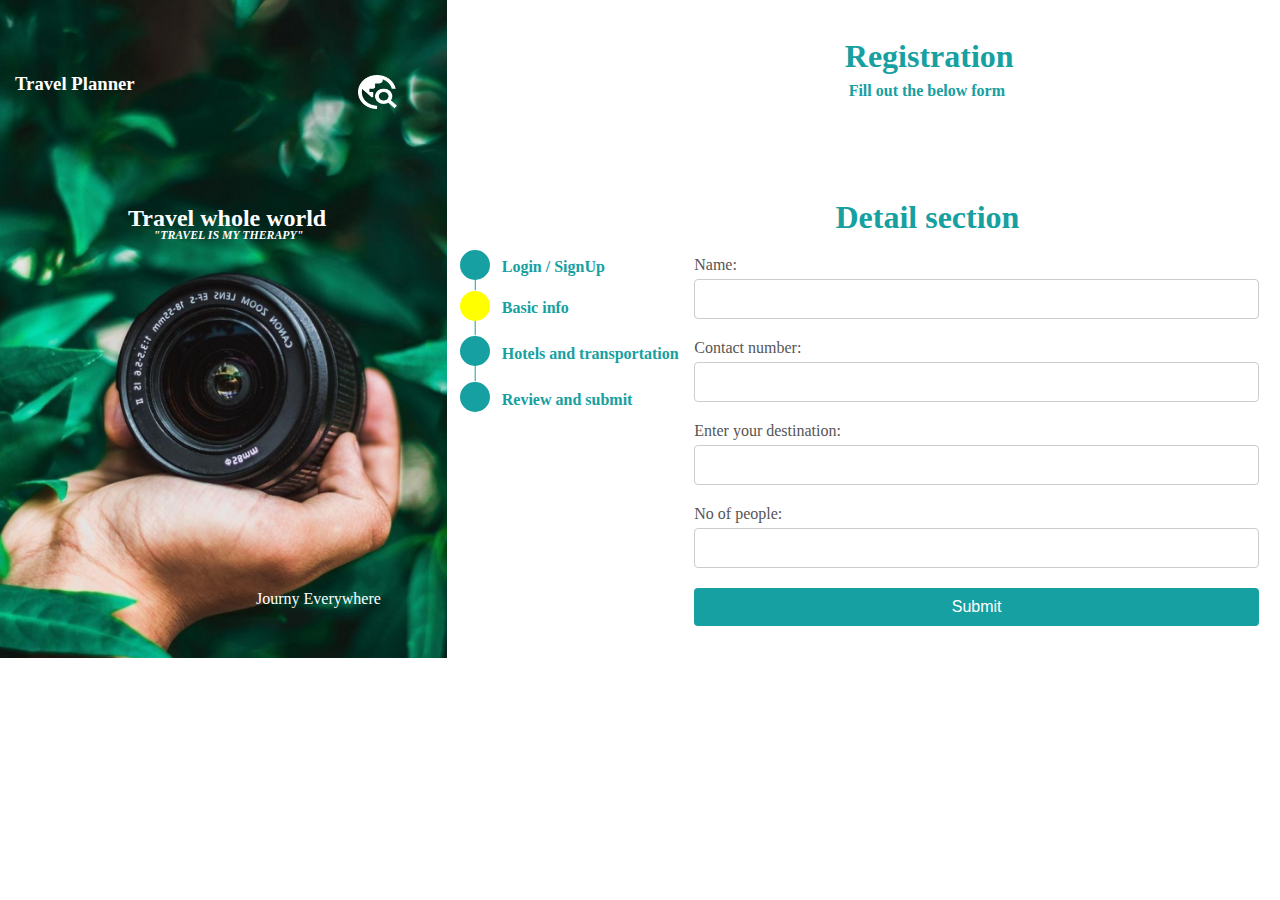
==== Form/BasicInfo/Info.html @ 723dd0d1 "new changes" ====
<!DOCTYPE html>
<html lang="en">
  <head>
    <meta charset="UTF-8" />
    <meta name="viewport" content="width=device-width, initial-scale=1.0" />
    <title>Travel Planner form</title>
    <link
      href="https://fonts.googleapis.com/css?family=Inknut+Antiqua&display=swap"
      rel="stylesheet"
    />
    <link rel="stylesheet" href="../Style.css" />
    <link rel="stylesheet" href="./Info.css" />
  </head>
  <body>
    <!-- for small screen -->
    <div class="navbar"></div>

    <!-- heading -->
    <div class="header">
      <h1 class="form-heading">Registration</h1>
      <h4 class="small-heading">Fill out the below form</h4>
    </div>

    <!-- image section -->
    <section class="image-section">
      <div class="photo2">
        <img src="../image/photo2.png" alt="" class="photo1-img" />
      </div>
      <h3 class="photo-heading">Travel Planner</h3>
      <div class="icon">
        <img src="../image/Vector.png" alt="" class="travel-icon" />
      </div>
      <p class="Travel-therapy"><strong>"TRAVEL IS MY THERAPY"</strong></p>
      <h2 class="travelworld">Travel whole world</h2>
      <p class="Journey-everywhere">Journy Everywhere</p>
    </section>

    <!--progess view -->
    <section class="progress-view">
      <div id="progress-list"></div>
    </section>

    <!-- <div class="previousbtn">
       <img src="../image/previous.png" alt=""><
    </div> -->

    <div class="from-section" id="detail-submit">
      <h1 class="form-title">Detail section</h1>
      <form action="../Hotel and transportaion/HotelIndex.html">
        <label for="" class="nameT">
          Name:
          <input
            type="text"
            id="name"
            name="name"
            class="name-input"
            required
          />
        </label>

        <label for="" class="contactT">
          Contact number:
          <input
            type="number"
            id="number"
            name="contact-number"
            class="contact-input"
            required
          />
        </label>
        <label for="" class="nameT">
          Enter your destination:
          <input
            type="text"
            id="dest"
            name="destination"
            class="name-input"
            required
          />
        </label>

        <label for="" class="destinationT">
          No of people:
          <input
            type="number"
            id="peoples"
            name="noofpeople"
            class="contact-input"
            required
          />
        </label>

        <button type="submit" class="fromBtn" id="submitbtn">Submit</button>
      </form>
    </div>

    <!-- <script src="../Review and submit/Review.js"></script> -->
    <script src="../Form.js"></script>
    <script src="BASIC.js"></script>
  </body>
</html>
---- Form/Style.css ----
*{
    margin: 0;
    padding: 0;
}

.navbar{
    visibility: hidden;
}
/* heading css */
.form-heading{
    margin-left: 66%;
    margin-top: 3%;
    color: #16A0A1;
    font-family: 'Times New Roman', Times, serif;
}

.small-heading{
    margin-left: 66.3%;
    margin-top: 0.5%;
    color: #16A0A1;
    font-family: 'Times New Roman', Times, serif;
}

/* image photo1 css*/
.photo1-img{
    margin-top: -10%;
    background-repeat: no-repeat;
    background-size: auto;
    width: 460px;
    margin-left: -1%;
    height: 686px;
}

.photo-heading{
    margin-top: -46%;
    margin-left: 15px;
    color: white;
    font-family: 'Times New Roman', Times, serif;
}

.Travel-therapy{
    color: white;
    font-style: italic;
    font-size: 74%;
    margin-left: 12%;
    margin-top: 9%;
}

.travel-icon{
    width: 3%;
    margin-top: -90%;
    margin-left: 28%;
}

.Journey-everywhere{
    color: white;
    margin-top: 28%;
    margin-left: 20%;
}

.travelworld{
    color: white;
    font-family: 'Times New Roman', Times, serif;
    margin-top: -3%;
    margin-left: 10%;
}

/* progress view css */


  .progress-view{
    margin-top: -28%;
    margin-left: 36%;
}

.circle1{
    width: 30px;
    height: 30px;
    border-radius: 50%;
    background-color: #16A0A1;
    color: white;
    text-align: center;
    line-height: 30px;
    font-weight: bold;
    font-size: 70%;
    margin-left: -0.1%;
    margin-top: -39%;
}

.login{
    margin-left: 5%;
    margin-top: -2.6%;
    color: #16A0A1;
    font-weight: bold;
}

.line1{
    width: 3%;
    transform: rotate(90deg);
    margin-left: 0.3%;
    margin-top: 0.1%;
    background-color: #16A0A1;
    height: 1px;
}

.circle2{
    width: 30px;
    height: 30px;
    border-radius: 50%;
    background-color: #16A0A1;
    color: white;
    text-align: center;
    line-height: 30px;
    font-weight: bold;
    font-size: 70%;
    margin-left: -0.1%;
    margin-top: 1.5%;
}

.Info{
    margin-left: 5%;
    margin-top: -2.6%;
    color: #16A0A1;
    font-weight: bold;
}

.line2{
    width: 2%;
    transform: rotate(90deg);
    margin-left: 0.7%;
    margin-top: 1.2%;
    background-color: #16A0A1;
    height: 1px;
}

.circle3{
    width: 30px;
    height: 30px;
    border-radius: 50%;
    background-color: #16A0A1;
    color: white;
    text-align: center;
    line-height: 30px;
    font-weight: bold;
    font-size: 70%;
    margin-left: -0.1%;
    margin-top: 1%;
}

.hotel{
    margin-left: 5%;
    margin-top: -2.6%;
    color: #16A0A1;
    font-weight: bold;
}

.line3{
    width: 2%;
    transform: rotate(90deg);
    margin-left: 0.7%;
    margin-top: 1.2%;
    background-color: #16A0A1;
    height: 1px;
}


.circle8{
    width: 30px;
    height: 30px;
    border-radius: 50%;
    background-color: #16A0A1;
    color: white;
    text-align: center;
    line-height: 30px;
    font-weight: bold;
    font-size: 70%;
    margin-left: -0.1%;
    margin-top: 1%;
}

.review{
    margin-left: 5%;
    margin-top: -2.6%;
    color: #16A0A1;
    font-weight: bold;
}

.line8{
    width: 2%;
    transform: rotate(90deg);
    margin-left: 0.7%;
    margin-top: 1.2%;
    background-color: #16A0A1;
    height: 1px;
}

/* login box css */

.login-signup-box{
    margin-left: 80%;
    margin-top: -15%;
    /* width: 40%; */
}

.logiin{
    /* border: 1px solid black; */
    width: 30%;
    padding: 20px;
    border-radius: 20px;
    margin-left: 55%;
    margin-top: -190px;
}

.login-text{
    text-align: center;
    border: 1px solid #16A0A1;
    padding: 6px;
    width: 56%;
}

.login-text > h2 > a {
    text-decoration: none;
    color: #16A0A1;
    text-align: center;
}

.logiin > img {
    width: 60%;
    background-size: cover;
}


/* sign in box css */
.signup-box{
    margin-left: 100%;
    margin-top: -18%;
    /* width: 10%; */
}

.signn{
    /* border: 1px solid black; */
    width: 20%;
    padding: 20px;
    border-radius: 20px;
    margin-left: 75%;
    margin-top: -24.3%;
}

.sign-text{
    text-align: center;
    border: 1px solid #16A0A1;
    padding: 5px;
    width: 86%;
}

.sign-text > h2 > a {
    text-decoration: none;
    color: #16A0A1;
}

.signn > img {
    width: 90%;
    background-size: cover;
}




@media only screen and (max-width : 600px){

    *{
        box-sizing: border-box;
    }

    body{
        font-size: 14px;
    }

.photo2 > img{
visibility: hidden;
}
    .photo2{
        width: 100%;
        height: 309px;
        background: url("./image/photoq.jpg");
        background-repeat: no-repeat;
        background-position: center center;
        background-size: cover;
        opacity: 1;
        position: relative;
        margin-top: -10%;
        left: 0px;
        z-index: -1;
        /* overflow: hidden; */
    }

    .photo-heading{
        width: 175px;
        color: white;
        position: absolute;
        margin-top: -38%;
        margin-left: 20px;
        font-family: Inter;
        font-weight: Bold;
        font-size: 22px;
        z-index: 1;
        text-align: left;
        width: 100%;
    }
    

.icon > img{
    visibility: hidden;

}


   
   

    .travelworld{
        width: 100%;
        color: rgba(255,255,255,1);
        position: absolute;
        top: 90px;
        left:  90px;
        font-family: 'Inknut Antiqua', serif;
        font-weight: Bold;
        font-size: 35px;
        opacity: 1;
        text-align: left;
    }

    .Travel-therapy{
        width: 260px;
        color: rgba(255,255,255,1);
        position: absolute;
        top: 18%;
        left: 140px;
        font-family: Inter;
        font-weight: Italic;
        font-size: 20px;
        opacity: 1;
        text-align: left;
    }

    .form-heading{
        width: 180px;
  color: rgba(22,160,161,1);
  position: absolute;
  top: 270px;
  left: -25%;
  font-family: Inter;
  font-weight: Bold;
  font-size: 30px;
  opacity: 1;
  text-align: left;
    }

    .small-heading{
        width: 152px;
        color: rgba(22,160,161,1);
        position: absolute;
        top: 320px;
        left: -24%;
        font-family: Inter;
        font-weight: Bold;
        font-size: 14px;
        opacity: 1;
        text-align: left;
    }

    .circle8{
        width: 46px;
  height: 39px;
  background: rgba(22,160,161,1);
  opacity: 1;
  position: absolute;
  top: 56.60%;
  left: 450px;
  border-radius: 50%;
    }
    

     .circle3{
        width: 46px;
        height: 39px;
        background: rgba(22,160,161,1);
        opacity: 1;
        position: absolute;
        margin-top: 0.10%;
        left: 290px;
        border-radius: 50%;
    }


    .circle2{
        width: 46px;
        height: 39px;
        background: rgba(22,160,161,1);
        opacity: 1;
        position: absolute;
        margin-top: -3.3%;
        left: 150px;
        border-radius: 50%;
    }

    .circle1{
        width: 46px;
        height: 39px;
        background: rgba(22,160,161,1);
        opacity: 1;
        position: absolute;
        margin-top: 4%;
        left: 28px;
        border-radius: 50%;
    }

    .progress-view{
        margin-left: 26%;
    }

    /* .line1 , .line2 , .line3{
        transform: rotate(180deg);
        margin-top: 5%;
        margin-left: -20%;
        width: 20%;
    } */

    .line1 {
        transform: rotate(180deg);
        margin-top: 5%;
        margin-left: -20%;
        width: 99%;
        height: 2px;
        
    }

    .line2{
       
        visibility: hidden;
    }

    .line3{
        
        visibility: hidden;
    }

    
   
.login{
    margin-top: 20%;
    margin-left: -30%;
    font-size: 14px;
}

.Info{
    margin-top: -9.5%;
    margin-left: -1%;
    font-size: 14px;

}

.hotel{
    margin-top: -5%;
    margin-left: 20%;
    font-size: 14px;
}

.review{
    margin-top: -5%;
    margin-left: 60%;
    width: 30%;
    font-size: 14px;
}

.logiin{
    margin-top: 20%;
    margin-left: 25%;
}
.logiin > img{
    width: 200%;
}

.login-text{
    width: 200%;
}

.signn{
    margin-top: 5%;
    margin-left: 25%;
}

.signn > img{
    width: 350%;
}

.sign-text{
    width: 350%;
}




}
---- Form/BasicInfo/Info.css ----
.from-section {
    max-width: 600px;
    /* margin: 20px auto; */
    margin-left: 52.6%;
    margin-top: -18%;
    padding: 20px;
    border: 1px solid white;
    border-radius: 8px;
    background-color: white;
  }
  
  .form-title {
    /* text-align: center; */
    margin-left: 25%;
    color: #16A0A1;

  }
  
  form {
    margin-top: 20px;
  }
  
  label {
    display: block;
    margin-bottom: 10px;
    font-size: 16px;
    color: #555;
  }
  
  input[type="text"],
  input[type="number"] {
    width: 100%;
    padding: 10px;
    margin-top: 5px;
    margin-bottom: 10px;
    box-sizing: border-box;
    border: 1px solid #ccc;
    border-radius: 4px;
    font-size: 16px;
  }
  
  
  button {
    background-color: #16A0A1;
    color: white;
    padding: 10px 15px;
    font-size: 16px;
    border: none;
    border-radius: 4px;
    cursor: pointer;
    width: 100%;
  }
  
 
  .photo1-img{
    margin-top: -10%;
    background-repeat: no-repeat;
    background-size: auto;
    width: 460px;
    margin-left: -1%;
    height: 686px;
}

.circle2{
    width: 30px;
    height: 30px;
    border-radius: 50%;
    background-color: yellow;
    color: white;
    text-align: center;
    line-height: 30px;
    font-weight: bold;
    font-size: 70%;
    margin-left: -0.1%;
    margin-top: 1.5%;
    position: relative;
    z-index: 2;
}

.line2{
    width: 2%;
    transform: rotate(90deg);
    margin-left: 0.7%;
    margin-top: 1.2%;
    background-color: #16A0A1;
    height: 1px;
    position: relative;
    z-index: 1;
}
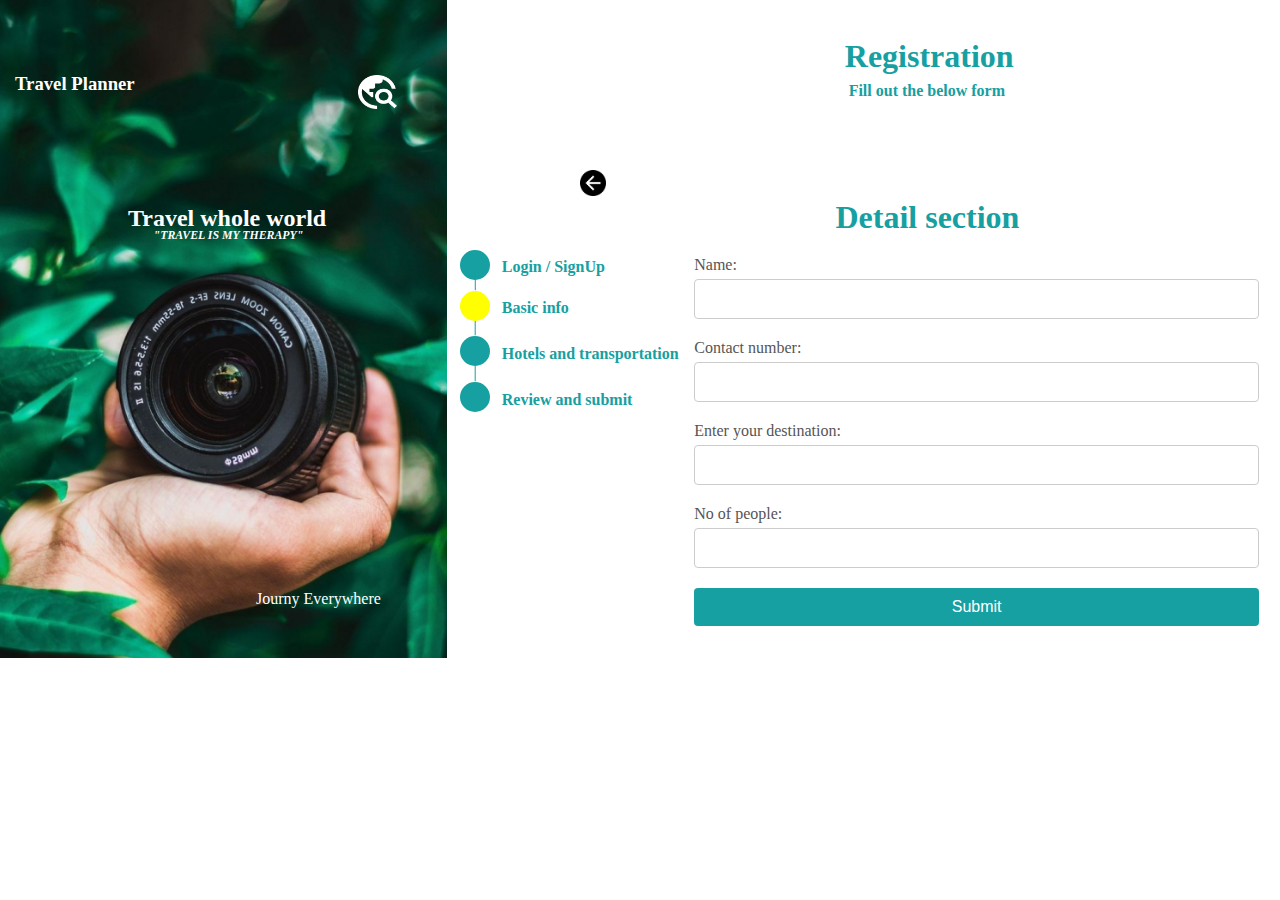
==== commit 13de3835: "all changes" ====
--- a/Form/BasicInfo/Info.html
+++ b/Form/BasicInfo/Info.html
@@ -34,6 +34,11 @@
       <h2 class="travelworld">Travel whole world</h2>
       <p class="Journey-everywhere">Journy Everywhere</p>
     </section>
+    <div class="previoius">
+      <button class="previousbtn">
+        <a href="../index.html">   <img src="../image/previous.png" alt=""></a>
+      </button>
+    </div>
 
     <!--progess view -->
     <section class="progress-view">
@@ -49,6 +54,7 @@
       <form action="../Hotel and transportaion/HotelIndex.html">
         <label for="" class="nameT">
           Name:
+          <br>
           <input
             type="text"
             id="name"
@@ -60,6 +66,7 @@
 
         <label for="" class="contactT">
           Contact number:
+          <br>
           <input
             type="number"
             id="number"
@@ -70,6 +77,7 @@
         </label>
         <label for="" class="nameT">
           Enter your destination:
+          <br>
           <input
             type="text"
             id="dest"
@@ -81,6 +89,7 @@
 
         <label for="" class="destinationT">
           No of people:
+          <br>
           <input
             type="number"
             id="peoples"
@@ -94,6 +103,8 @@
       </form>
     </div>
 
+   
+
     <!-- <script src="../Review and submit/Review.js"></script> -->
     <script src="../Form.js"></script>
     <script src="BASIC.js"></script>
--- a/Form/Style.css
+++ b/Form/Style.css
@@ -215,7 +215,7 @@
     text-align: center;
     border: 1px solid #16A0A1;
     padding: 6px;
-    width: 56%;
+    width: 60%;
 }
 
 .login-text > h2 > a {
@@ -249,8 +249,8 @@
 .sign-text{
     text-align: center;
     border: 1px solid #16A0A1;
-    padding: 5px;
-    width: 86%;
+    padding: 6px;
+    width: 89%;
 }
 
 .sign-text > h2 > a {
@@ -265,8 +265,7 @@
 
 
 
-
-@media only screen and (max-width : 600px){
+@media only screen and (max-width : 768px){
 
     *{
         box-sizing: border-box;
@@ -298,7 +297,7 @@
         width: 175px;
         color: white;
         position: absolute;
-        margin-top: -38%;
+        margin-top: -28%;
         margin-left: 20px;
         font-family: Inter;
         font-weight: Bold;
@@ -310,8 +309,10 @@
     
 
 .icon > img{
-    visibility: hidden;
-
+    /* visibility: hidden; */
+    margin-top: -27%;
+    margin-left: 90%;
+    position: absolute;
 }
 
 
@@ -335,7 +336,7 @@
         width: 260px;
         color: rgba(255,255,255,1);
         position: absolute;
-        top: 18%;
+        top: 7%;
         left: 140px;
         font-family: Inter;
         font-weight: Italic;
@@ -348,8 +349,8 @@
         width: 180px;
   color: rgba(22,160,161,1);
   position: absolute;
-  top: 270px;
-  left: -25%;
+  top: 230px;
+  left: -28%;
   font-family: Inter;
   font-weight: Bold;
   font-size: 30px;
@@ -361,8 +362,8 @@
         width: 152px;
         color: rgba(22,160,161,1);
         position: absolute;
-        top: 320px;
-        left: -24%;
+        top: 290px;
+        left: -27%;
         font-family: Inter;
         font-weight: Bold;
         font-size: 14px;
@@ -376,8 +377,8 @@
   background: rgba(22,160,161,1);
   opacity: 1;
   position: absolute;
-  top: 56.60%;
-  left: 450px;
+  margin-top: 2%;
+  margin-left: 400px;
   border-radius: 50%;
     }
     
@@ -388,8 +389,8 @@
         background: rgba(22,160,161,1);
         opacity: 1;
         position: absolute;
-        margin-top: 0.10%;
-        left: 290px;
+        margin-top: 1.10%;
+        left: 390px;
         border-radius: 50%;
     }
 
@@ -400,8 +401,8 @@
         background: rgba(22,160,161,1);
         opacity: 1;
         position: absolute;
-        margin-top: -3.3%;
-        left: 150px;
+        margin-top: -2.7%;
+        left: 190px;
         border-radius: 50%;
     }
 
@@ -429,9 +430,9 @@
 
     .line1 {
         transform: rotate(180deg);
-        margin-top: 5%;
-        margin-left: -20%;
-        width: 99%;
+        margin-top: 6%;
+        margin-left: -25%;
+        width: 100%;
         height: 2px;
         
     }
@@ -456,20 +457,20 @@
 
 .Info{
     margin-top: -9.5%;
-    margin-left: -1%;
+    margin-left: -3%;
     font-size: 14px;
 
 }
 
 .hotel{
     margin-top: -5%;
-    margin-left: 20%;
+    margin-left: 25%;
     font-size: 14px;
 }
 
 .review{
-    margin-top: -5%;
-    margin-left: 60%;
+    margin-top: -4%;
+    margin-left: 67%;
     width: 30%;
     font-size: 14px;
 }
@@ -487,7 +488,7 @@
 }
 
 .signn{
-    margin-top: 5%;
+    margin-top: 3%;
     margin-left: 25%;
 }
 
@@ -505,3 +506,94 @@
 }
 
 
+
+@media  screen and (max-width: 412px){ /*height:  982*/
+
+    *{
+        box-sizing: border-box;
+        flex-wrap: wrap;
+    }
+    .photo2> img{
+        width: 100%;
+        /* position: relative; */
+        /* z-index: 1; */
+    }
+
+    .photo-heading{
+      margin-top: -60%;
+    /* z-index: 2; */
+
+    }
+     .icon > img{
+        margin-top: -60%;
+        margin-left: 80%;
+        width: 10%;
+        position: absolute;
+
+     }
+
+     .travelworld{
+        font-size: 35px;
+        margin-left: -55px;
+     }
+
+     .Travel-therapy{
+        margin-left: -10%;
+        margin-top: 80px;
+     }
+
+
+    .form-heading{
+        margin-top: 13%;
+        margin-left: 64%;
+    }
+
+    .small-heading{
+        margin-top: 8%;
+        margin-left: 65%;
+    }
+
+    .circle1{
+        margin-top: 7%;
+    }
+    .login{
+        margin-top: 30%;
+    }
+
+    .line1{
+        margin-top: 10%;
+        width: 110%;
+    }
+    .circle2{
+margin-top: -5%;
+margin-left: -10%;
+    }
+
+    .Info{
+        margin-top: -16%;
+        margin-left: 5%;
+    }
+
+.circle3{
+    margin-left: -33%;
+    margin-top: 2%;
+}
+
+.hotel{
+    width: 20%;
+    margin-top: -16%;
+    margin-left: 40%;
+}
+.circle8{
+    margin-left: 60%;
+    margin-top: 1%;
+
+}
+.review{
+    margin-top: -16%;
+    margin-left: 75%;
+}
+
+
+}
+
--- a/Form/BasicInfo/Info.css
+++ b/Form/BasicInfo/Info.css
@@ -86,4 +86,128 @@
     height: 1px;
     position: relative;
     z-index: 1;
-}+}
+
+.previousbtn > a > img{
+  width: 10%;
+  /* margin-left: 90%; */
+ 
+}
+
+.previousbtn{
+  /* margin-top: -20%; */
+  cursor: pointer;
+  /* width: 3%; */
+  /* margin-left: 50%; */
+  border: none;
+  background-color: white;
+}
+
+.previoius{
+margin-top: -35%;
+position: absolute;
+margin-left: 35%;
+}
+
+
+@media screen and (max-width: 768px){
+
+  .from-section{
+    margin-top: 18%;
+    margin-left: 14%;
+  }
+
+  .circle2
+  {
+    margin-left: -35%;
+     margin-top: -3%;
+  }
+  .Info{
+    margin-top: -11%;
+  }
+
+  .circle8{
+    margin-top: 1%;
+    margin-left: 53%;
+  }
+
+  .previoius{
+    margin-top: -2%;
+    margin-left: 30%;
+  }
+
+
+}
+
+
+@media screen and (max-width: 412px){
+  .from-section{
+    margin-top: 30%;
+    margin-left: -20px;
+  }
+
+  #name{
+    width: 60%;
+    /* margin-left: 38%; */
+  }
+  #number{
+    width: 60%;
+    /* margin-left: 38%; */
+  }
+
+  #dest{
+    width: 60%;
+  }
+#peoples{
+    width: 60%;
+  }
+
+  .nameT{
+    margin-left: 30%;
+  }
+
+  .contactT{
+    margin-left: 30%;
+  }
+
+  .destinationT{
+    margin-left: 30%;
+  }
+
+  .fromBtn{
+    width: 43%;
+    margin-left: 30%;
+  }
+
+  .form-title{
+    margin-left: 30%;
+   
+  }
+
+  .previoius{
+    margin-top: 20%;
+    margin-left: 10%;
+    
+  }
+
+
+  .Info{
+    margin-top: -21%;
+  }
+
+  .circle2{
+    margin-left: -50%;
+    margin-top: -5%;
+  }
+
+  .circle3{
+    margin-left: -40%;
+  }
+
+  .circle8{
+    margin-left: 55%;
+    margin-top: 1%;
+  }
+}
+
+
